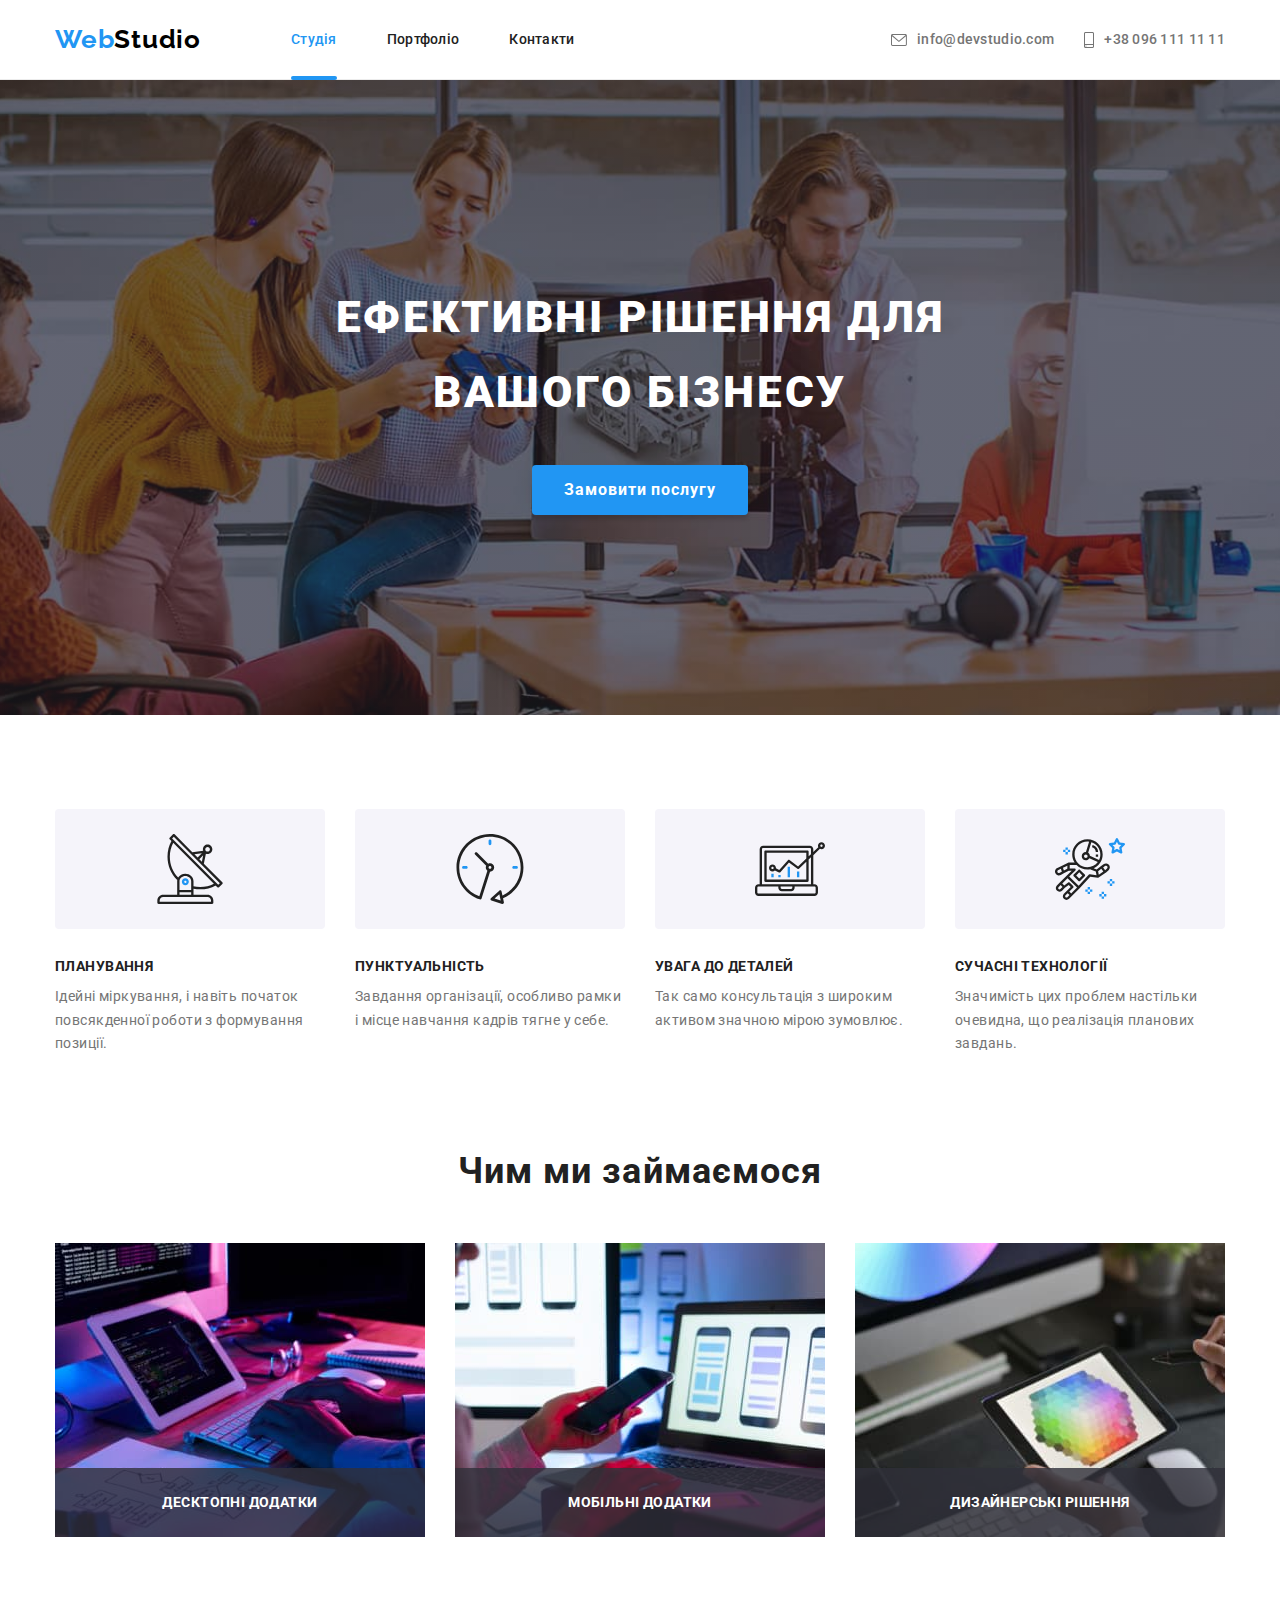
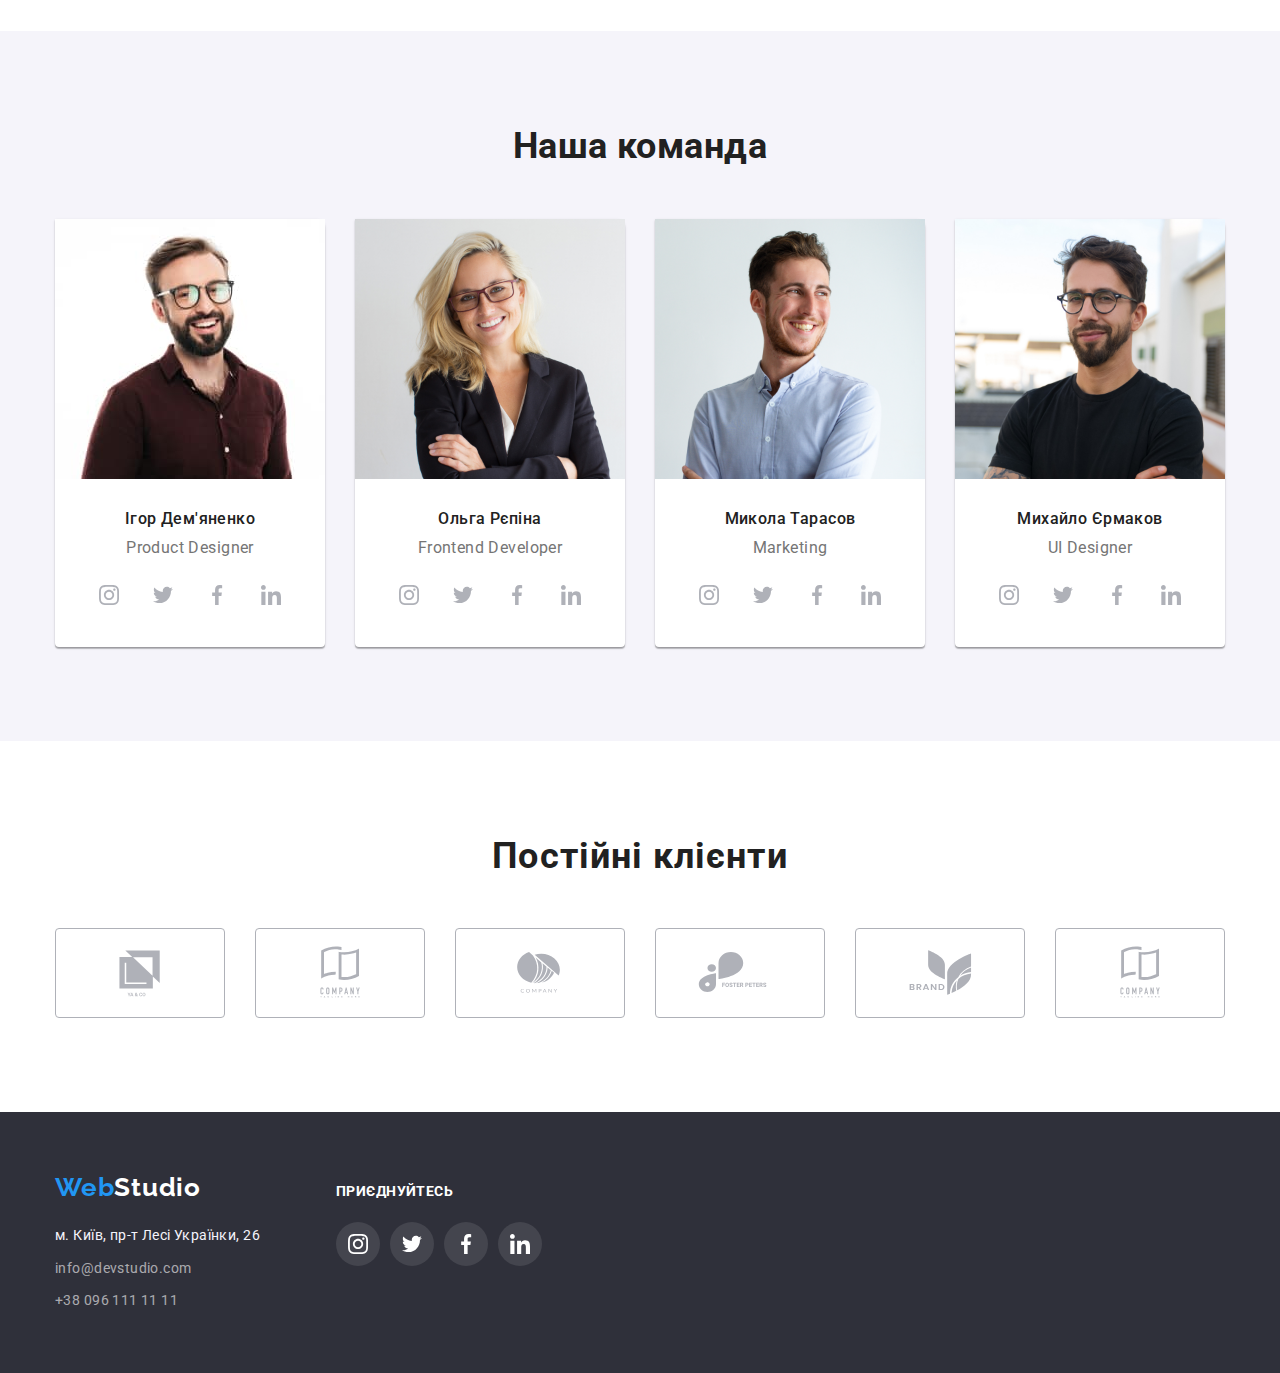
==== index.html @ 1a9ba6fd "перша зміна" ====
<!DOCTYPE html>
<html lang="uk" class="html">
<head>
    <meta charset="UTF-8">
    <meta http-equiv="X-UA-Compatible" content="IE=edge">
    <meta name="viewport" content="width=device-width, initial-scale=1.0">
    <link rel="preconnect" href="https://fonts.googleapis.com">
    <link rel="preconnect" href="https://fonts.gstatic.com" crossorigin>
    <link href="https://fonts.googleapis.com/css2?family=Raleway:wght@700&family=Roboto:wght@400;500;700;900&display=swap" rel="stylesheet">
    <title>WebStudio</title>
    <link rel="stylesheet" href="https://cdnjs.cloudflare.com/ajax/libs/modern-normalize/1.1.0/modern-normalize.min.css">
    <link rel="stylesheet" href="./css/styles.css">
</head>
<!-- Заголовок -->
<body>
<header class="header">
<div class=" container container-header ">
    <a href="./index.html" class="logo"><span class="logo-web">Web</span>Studio</a>
    <nav>
        <ul class="header-list list current">
            <li class="header-item"> <a href="./index.html" class="header-link link current-one">Студія</a></li>     
            <li class="header-item">  <a href="./portfolio.html" class="header-link link ">Портфоліо</a></li>  
            <li class="header-item">  <a href="./portfolio.html" class="header-link link ">Контакти</a></li>   
        </ul> 
    
       </nav>
         <div class="contacts-wrap">
           
<ul class="list ul-header">
    <li class="li-header">    <a href="mailto:info@devstudio.com" class="header-contact link-svg">  
        <svg 
        width="16" height="12"
        class=" svg-header"
        >
        <use xlink:href="./img/sprite-header.svg#icon-envelope"></use>
    </svg> info@devstudio.com
</a>
</li>
    <li class="li-header">
        <a href="tel:+380961111111" class="header-contact link-svg">
        <svg 
        width="10" height="16"
        class=" svg-header"
        >
        <use xlink:href="./img/sprite-header.svg#icon-smartphone"></use>
        </svg> +38 096 111 11 11
    </a>

    </li>
</ul>

        </div>
         
</div>
</header>
<!-- Основний контент -->
<main>
<!-- Перша коробка з кнопкою -->
<section class="first-section">
<div class="container">
    <h1 class="first-large-words">
        Ефективні рішення для вашого бізнесу
    </h1>
    <button type="button" class="header-btn" >Замовити послугу</button>
</div>
</section>
<!-- Описи чотирьох слів -->
<section class="hero-section">
    <div class="container"> 
        <h2 class="h1-my is-hidden">descriptions</h2>
        <ul class="hero-social list">
            
             <li class="hero-description"> <div class="icons-first"> <svg
                width="70"
                class="icon shape-codepen "
                >
                <use xlink:href="./img/sprite-fir.svg#icon-antenna"></use>
                </svg> 
            
             </div>
             <h3 class="hero-header">ПЛАНУВАННЯ</h3> <p class="hero-content">Ідейні міркування, і навіть початок повсякденної роботи з формування позиції.</p></li>
             
             <li class="hero-description"><div class="icons-first"> <svg 
                width="70"
                class="icon shape-codepen "
                >
                <use xlink:href="./img/sprite-fir.svg#icon-clock"></use>
                </svg> </div> <h3 class="hero-header">ПУНКТУАЛЬНІСТЬ</h3> <p class="hero-content">Завдання організації, особливо рамки і місце навчання кадрів тягне у себе.</p></li>
             
                
                <li class="hero-description"><div class="icons-first">
                    <svg 
                width="70"
                class="icon shape-codepen "
                >
                <use xlink:href="./img/sprite-fir.svg#icon-diagram"></use>
                </svg>
                </div><h3 class="hero-header">УВАГА ДО ДЕТАЛЕЙ</h3> <p class="hero-content">Так само консультація з широким активом значною мірою зумовлює.</p></li>
             
                
                <li class="hero-description"> <div class="icons-first">
                    <svg 
                    width="70"
                    class="icon shape-codepen "
                    >
                    <use xlink:href="./img/sprite-fir.svg#icon-astronaut"></use>
                    </svg>
                </div><h3 class="hero-header">СУЧАСНІ ТЕХНОЛОГІЇ</h3><p class="hero-content">Значимість цих проблем настільки очевидна, що реалізація планових завдань.</p></li>
        
            </ul>
    </div>
</section>
<!-- РОзповідь про те що вони роблять -->
<section class="photo-section-one">
    <div class="container">
        <h2 class="clients-words">Чим ми займаємося</h2>
<ul class="list list-container">
      <li class="general-work-photo">
       <div class="exercise-one">
        <img src="./img/img-one.jpg" alt="Робота з пк" class="picture-one" width="370"> 
        <h3 class="exercise-one-h3">Десктопні додатки</h3>
    </div>    
    </li>
    
        <li class="general-work-photo">
            
            <div class="exercise-one">
                <img src="./img/img-two.jpg" alt="робота приладів" width="370">
                <h3 class="exercise-one-h3">Мобільні додатки</h3>
            </div>   
        </li>
        
        
        <div class="exercise-one">
            <li class="general-work-photo">
            <img src="./img/img-thre.jpg" alt="робота дизайнера" width="370">         
            <h3 class="exercise-one-h3">Дизайнерські рішення</h3>
        </div>  
       
        
        </li>
</ul>
    </div>

</section>
<!-- Їхня команда -->
<section class="photo-hero">
    <div class="container ">
        <h2 class="header-hero">Наша команда</h2>
        
        <ul class="list list-container ">
            <li class="hero-comand "> <img src="./img/comand.jpg" 
                alt="Ігор Дем'яненко"
                width="270"
                height="260" class="hero"
                > 
                <h3 class="name-photo">Ігор Дем'яненко</h3> 
                <p class="description-picture">Product Designer</p> 
              
                <ul class="list description-picture-icons">
                <li class="social item "> 
                    <a href="" class="a-my-second">
                        <svg
                         viewBox="0 0 100 100" 
                        width="20"
                        class="icon shape-codepen "
                        >
                        <use xlink:href="./img/sprite.svg#icon-instagram-one"></use>
                        </svg>  
                    </a> 
                </li>
                <li class="social item"><a href=""  class="a-my-second">
                    <svg
                    viewBox="0 0 100 100" 
                   width="20"
                   class="icon shape-codepen "
                   >
                   <use xlink:href="./img/sprite.svg#icon-twitter-one"></use>
                   </svg>  
                </a></li>
                <li class="social item"><a href="" class="a-my-second">
                    <svg
                    viewBox="0 0 100 100" 
                   width="20"
                   class="icon shape-codepen"
                   >
                   <use xlink:href="./img/sprite.svg#icon-facebook-one"></use>
                   </svg>
                </a></li>
                <li class="social item"><a href="" class="a-my-second">
                    <svg
                    viewBox="0 0 100 100" 
                   width="20"
                   class="icon shape-codepen"
                   >
                   <use xlink:href="./img/sprite.svg#icon-linkedin-one"></use>
                   </svg>
                </a></li>

                </ul>

            </li>
            <li class="hero-comand "> <img src="./img/comand-one.jpg" 
                alt="Ольга Рєпіна"
                width="270"
                height="260" class="hero"
                > 
                <h3 class="name-photo">Ольга Рєпіна</h3> 
                <p class="description-picture">Frontend Developer</p> 
                <ul class="list description-picture-icons">
                    <li class="social item "> 
                        <a href=""  class="a-my-second">
                            <svg
                             viewBox="0 0 100 100" 
                            width="20"
                            class="icon shape-codepen "
                            >
                            <use xlink:href="./img/sprite.svg#icon-instagram-one"></use>
                            </svg>  
                        </a> 
                    </li>
                    <li class="social item"><a href=""  class="a-my-second">
                        <svg
                        viewBox="0 0 100 100" 
                       width="20"
                       class="icon shape-codepen "
                       >
                       <use xlink:href="./img/sprite.svg#icon-twitter-one"></use>
                       </svg>  
                    </a></li>
                    <li class="social item"><a href=""  class="a-my-second">
                        <svg
                        viewBox="0 0 100 100" 
                       width="20"
                       class="icon shape-codepen"
                       >
                       <use xlink:href="./img/sprite.svg#icon-facebook-one"></use>
                       </svg>
                    </a></li>
                    <li class="social item"><a href=""  class="a-my-second">
                        <svg
                        viewBox="0 0 100 100" 
                       width="20"
                       class="icon shape-codepen"
                       >
                       <use xlink:href="./img/sprite.svg#icon-linkedin-one"></use>
                       </svg>
                    </a>
                </li>
    
                    </ul>
            </li>
        
            <li class="hero-comand  "> <img src="./img/comand-two.jpg" 
                alt="Микола Тарасов"
                width="270"
                height="260" class="hero"
                > 
                <h3 class="name-photo">Микола Тарасов</h3> 
                <p class="description-picture">Marketing</p> 

                <ul class="list description-picture-icons">
                    <li class="social item "> 
                        <a href=""  class="a-my-second">
                            <svg
                             viewBox="0 0 100 100" 
                            width="20"
                            class="icon shape-codepen "
                            >
                            <use xlink:href="./img/sprite.svg#icon-instagram-one"></use>
                            </svg>  
                        </a> 
                    </li>
                    <li class="social item"><a href=""  class="a-my-second">
                        <svg
                        viewBox="0 0 100 100" 
                       width="20"
                       class="icon shape-codepen "
                       >
                       <use xlink:href="./img/sprite.svg#icon-twitter-one"></use>
                       </svg>  
                    </a></li>
                    <li class="social item"><a href=""  class="a-my-second">
                        <svg
                        viewBox="0 0 100 100" 
                       width="20"
                       class="icon shape-codepen"
                       >
                       <use xlink:href="./img/sprite.svg#icon-facebook-one"></use>
                       </svg>
                    </a></li>
                    <li class="social item"><a href=""  class="a-my-second">
                        <svg
                        viewBox="0 0 100 100" 
                       width="20"
                       class="icon shape-codepen"
                       >
                       <use xlink:href="./img/sprite.svg#icon-linkedin-one"></use>
                       </svg>
                    </a>
                </li>

                    </ul>
            </li>
        
            <li class="hero-comand "> <img src="./img/comand-three.jpg" 
                alt="Михайло Єрмаков"
                width="270"
                height="260" class="hero"
                > 
                <h3 class="name-photo">Михайло Єрмаков</h3> 
                <p class="description-picture">UI Designer</p> 

                <ul class="list description-picture-icons">
                    <li class="social item "> 
                        <a href=""  class="a-my-second">
                            <svg
                             viewBox="0 0 100 100" 
                            width="20"
                            class="icon shape-codepen "
                            >
                            <use xlink:href="./img/sprite.svg#icon-instagram-one"></use>
                            </svg>  
                        </a> 
                    </li>
                    <li class="social item"><a href=""  class="a-my-second">
                        <svg
                        viewBox="0 0 100 100" 
                       width="20"
                       class="icon shape-codepen "
                       >
                       <use xlink:href="./img/sprite.svg#icon-twitter-one"></use>
                       </svg>  
                    </a></li>
                    <li class="social item"><a href=""  class="a-my-second">
                        <svg
                        viewBox="0 0 100 100" 
                       width="20"
                       class="icon shape-codepen"
                       >
                       <use xlink:href="./img/sprite.svg#icon-facebook-one"></use>
                       </svg>
                    </a></li>
                    <li class="social item"><a href=""  class="a-my-second">
                        <svg
                        viewBox="0 0 100 100" 
                       width="20"
                       class="icon shape-codepen"
                       >
                       <use xlink:href="./img/sprite.svg#icon-linkedin-one"></use>
                       </svg>
                    </a></li>
    
                    </ul>
            </li>
        </ul>
    </div>

</section>
<!-- Clients -->
<section class="container-clients">
<div class="container">
<h2 class="clients-words">Постійні клієнти</h2>

<ul class="list clients-list">
<li class="clients-list-li"> <a href="" class="clients-icons">
    <svg
   
   width="105" height="60"
   class="icon shape-codepen"
   >
   <use xlink:href="./img/sprite-clients.svg#icon-ya"></use>
   </svg>
</a> </li>

<li class="clients-list-li"> <a href=""  class="clients-icons">   <svg
 
   width="105" height="60"
   class="icon shape-codepen"
   >
   <use xlink:href="./img/sprite-clients.svg#icon-tagline"></use>
   </svg></a> </li>

<li class="clients-list-li"> <a href=""  class="clients-icons"> <svg
   
   width="105" height="60"
   class="icon shape-codepen"
   >
   <use xlink:href="./img/sprite-clients.svg#icon-company"></use>
   </svg> </a> </li>

<li class="clients-list-li"> <a href=""  class="clients-icons"> <svg
    
   width="105" height="60"
   class="icon shape-codepen clients-li"
   >
   <use xlink:href="./img/sprite-clients.svg#icon-foster"></use>
   </svg></a> </li>

<li class="clients-list-li"> <a href=""  class="clients-icons"> <svg
    
   width="105" height="60"
   class="icon shape-codepen"
   >
   <use xlink:href="./img/sprite-clients.svg#icon-brand"></use>
   </svg></a> </li>

<li class="clients-list-li"> <a href=""  class="clients-icons"> <svg
    
   width="105" height="60"
   class="icon shape-codepen clients-li"
   >
   <use xlink:href="./img/sprite-clients.svg#icon-tagline"></use>
   </svg></a> </li>

</ul>

</div>

</section>

</main>

<footer class="footer">
    <div class="container footer-con">
       
<div>
    <a href="./index.html" class="logo-one"><span class="logo-web">Web</span>Studio</a>
        <address> <ul class="list divka">
            <li class="last"> <a href="https://goo.gl/maps/XLrFpxpfjgVsRPzN8" target="_blank" rel="noopener noreferrer" class="maps link">м. Київ, пр-т Лесі Українки, 26</a> </li>
            <li class="last"> <a href="mailto:info@devstudio.com" class="footer-inf link">info@devstudio.com</a></li>
            <li class="last"> <a href="tel:+380961111111" class="footer-inf link">+38 096 111 11 11</a></li>
        </ul>
        </address>
    </div>
    <div class="footer-div ">
        <p class="footer-invite">приєднуйтесь</p>
        <ul class="list list-footer-sec">
            <li class="li-footer"><a href="" class="a-my  other-icons"><svg
                
               width="20" height="20px"
               class="icon shape-codepen "
               >
               <use xlink:href="./img/sprite.svg#icon-instagram-one"></use>
               </svg>  
            </a></li>
            
            <li><a href="" class="a-my other-icons"><svg
              
               width="20" height="20px"
               class="icon shape-codepen "
               >
               <use xlink:href="./img/sprite.svg#icon-twitter-one"></use>
               </svg>  
            </a></li>
            
            <li><a href="" class="a-my  other-icons"><svg
                
               width="20" height="20px"
               class="icon shape-codepen "
               >
               <use xlink:href="./img/sprite.svg#icon-facebook-one"></use>
               </svg>  
            </a></li>
            
            <li><a href="" class="a-my  other-icons"><svg
                
               width="20" height="20px"
               class="icon shape-codepen "
               >
               <use xlink:href="./img/sprite.svg#icon-linkedin-one"></use>
               </svg>  
            </a></li>
        </ul>
        </div>
    </div>



   
</footer>
         

    
</body>
</html>
---- css/styles.css ----
:root {
    --first-text-color: #212121;
    --secondary-text-color: #2196F3;
    --third-text-color: #757575;
    --white-text-color:#ffffff;
    --background-text-color: #2F303A;
    --background-ligt-color: #F5F4FA;
    --only-black-color:#000000;
    --last-light-color:#ffffff99;
    --background-general-color:#F5F5F5;
    --main-color: #EEEEEE;
    --border-color:#ECECEC;
    --last-color: #188CE8;
    --bck-icon-color:#F5F4FA;
    --clients-icon-color:#AFB1B8;
    --social-icons-color:#AFB1B8;
  }
  
  h1,
  h2,
  h3,
  h4,
  h5,
  h6,
  ul,
  p {
  margin:0;
  }
  
  ul{
    padding-left: 0;
  }
   
a,button{
  transition: color 250ms;
}

svg{
  transition: color 250ms;
}

  .html:active{
  color: var(--secondary-text-color);
  }
  
  body{
  font-family: 'Roboto', sans-serif;
  font-size: 14px;
  line-height:1.7;
  letter-spacing: 0.03em;
  background-color:var(--white-text-color);
  }
  
  .header-btn:hover,
  .header-btn:focus{
    background-color: var(--last-color);
  }
  
  .container{
    width: 1200px;
    margin: 0 auto;
    padding-left:15px;
    padding-right: 15px;
  }
  
  .container-header{
  display: flex;
  align-items: center;
  }
  
  
  
  .list{
    list-style: none;
  }
  /* Header */
  header{
    border-bottom: 1px solid #ECECEC;
  }
  
  .logo{
   font-family: 'Raleway', sans-serif;
  font-weight: 700;
  font-size: 26px;
  line-height:1.2;
  letter-spacing: 0.03em;
  color:var(--only-black-color);
  text-decoration: none;
  margin-right: 90px;
  display: block;
  }
  
 
  
  
  .logo-one{
    font-family: 'Raleway', sans-serif;
  font-weight: 700;
  font-size: 26px;
  line-height:1.2;
  letter-spacing: 0.03em;
  color:var(--white-text-color);
  text-decoration: none;
  }
  
  .header-list{
    display: flex;
  }


  .ul-header{
    display: flex;
    align-items:center ;
  }

  .svg-header{
margin-right: 10px;
  }

.svg-header:focus{
fill: #188CE8;
}

  .li-header:not(:first-child){
margin-left: 30px;
  }

.link-svg:hover,
.link-svg:focus{
fill: var(--secondary-text-color);
}
  
.link-svg{
  fill: var(--third-text-color);
}

  .current{
    background-color: var(--white-text-color);
  }
  
  
  .hero-content{
  color: var(--third-text-color);
  }
  
  .logo-web{
  color:var(--secondary-text-color);
  text-decoration: none;
  margin-bottom: 20px;
  }
  
  
  
  .header-link{
    color: var(--first-text-color);
    font-size: 14px;
    font-weight: 500;
    line-height: 1.1;
    letter-spacing: 0.02em;
    text-decoration:none;
    padding: 32px 0;
    display: block;
   
  }
  
  .link:hover,
  .link:focus{
    color:var(--secondary-text-color);
  }
  
  .current-two{
    color: var(--secondary-text-color);
    position: relative;
    }

    .current-one{
      color: var(--secondary-text-color);
      position: relative;
    }

.current-two::after{
position: absolute;
content: '';
display: block;
bottom: -1px;
width: 100%;
height: 4px;
background-color:var(--secondary-text-color) ;
border-radius: 2px;
}
  
.current-one::after{
position: absolute;
content: '';
display: block;
bottom: -1px;
width: 100%;
height: 4px;
background-color:var(--secondary-text-color) ;
border-radius: 2px;
}

  .header-mail{
    align-items:center ;
    display: flex;
  color: var(--third-text-color);
  font-weight: 500;
  font-size: 14px;
  line-height:1.1;
  letter-spacing: 0.02em;
  text-decoration: none;
  }
  
  .header-item:not(:first-child){
  margin-left:50px;
  }
  
  .header-item-one{
    margin-left:50px;
    padding-top:32px ;
    padding-bottom: 32px;
  }
  

  
  .header-contact{
  font-weight: 500;
  font-size: 14px;
  line-height: 1.1;
  letter-spacing: 0.02em;
  color:var(--third-text-color);
  text-decoration:none;
  align-items: center;
  justify-content: center;
  text-align: center;
  display: flex;
  }

  .header-contact:hover,
  .header-contact:focus{
color: var(--secondary-text-color);
  }
  
  
  
  .contacts-wrap{
    margin-left:auto;
   
  }
  
  .first-section{
  background-image: linear-gradient(rgba(47, 48, 58, 0.4),rgba(47, 48, 58, 0.4)), url(../img/hero/bck-company.jpg);
  background-size: cover;
  background-repeat: no-repeat;
  background-color:var(--background-text-color);
  padding: 200px 0;
  text-align: center;
  max-width: 1600px;
  min-height: 600px;
  margin: 0 auto;
  background-position: center;
  }
  
  .hero-description:active{
    color: var(--secondary-text-color);
  }
  
  .first-large-words{
    font-weight: 900;
    margin: 0 auto;
    font-size: 44px;
    line-height: 1.7;
    letter-spacing: 0.06em;
    text-transform: uppercase;
    color:var(--white-text-color);
    text-align: center;
    max-width: 696px;
    margin-bottom:35px ;
  }
  .header-btn{
    cursor: pointer;
  font-weight: 700;
  padding: 10px 32px;
  font-size: 16px;
  line-height: 1.9;
  color:var(--white-text-color);
  letter-spacing: 0.06em;
  background-color:var(--secondary-text-color);
  font-family: inherit;
  border: none;
  border-radius: 4px;
  box-shadow: 0px 4px 4px rgba(0, 0, 0, 0.15);

  transition: all 250ms;
  } 
  
  
  /* second-section */
  
  
  .hero-header{
  font-weight: 700;
  font-size: 14px;
  line-height: 1.1;
  letter-spacing: 0.03em;
  text-transform: uppercase;
  color:var(--first-text-color);
  margin-bottom: 10px;
  }
  
  
  .container-description{
    width: 1200px;
    margin:94px 0;
    padding-left: 15px;
    padding-right: 15px;
    }
  
    
    
    
  .hero-social{
    display: flex;
    gap: 30px;
  }
  
  
  .photo-section-one{
    padding-bottom:94px;
  }
  
  
  
  .hero-description{
  width: 270px;
  
  }
  
  .hero-section{
    padding-top: 94px;
    padding-bottom: 94px;
    /* outline: 1px solid black; */
  }
  
  
  /* third-section */
  
  .photo-header{
  font-weight: 700;
  font-size: 36px;
  line-height: 1.2;
  letter-spacing: 0.03em;
  color:var(--background-text-color);
  text-align: center;
  margin-bottom: 50px;
  }
  
  .picture-one{
    margin: 0;
    height: auto;
    max-width: 100%;
  }
  

  img {
      display: block;
      max-width: 100%;
      height: auto;
  }
  
  
  
  
  .list-container{
  display: flex;
  gap: 30px;
flex-direction: row
  }
  
  .description-picture-icons{
display: flex;
gap: 10px;
justify-content: center;

  }

  /* Third-section */
  
  .photo-hero{
    background:var(--background-ligt-color);
    padding: 94px 0;
    }
  
  .header-hero{
  font-weight: 700;
  font-size: 36px;
  line-height:1.2;
  color:var(--first-text-color);
  text-align: center;
  margin-bottom: 50px;
  }
  
  
  
  
  .hero-comand{
   width:270px;
   background: var(--white-text-color);
   padding-bottom: 30px;
   box-shadow: 0px 1px 3px rgba(0, 0, 0, 0.12), 0px 1px 1px rgba(0, 0, 0, 0.14), 0px 2px 1px rgba(0, 0, 0, 0.2);
   border-radius: 0px 8px 4px 4px;
  }
  
  .name-photo{
    padding-top:30px ;
  font-weight: 500;
  font-size: 16px;
  line-height: 1.2;
  color:var(--first-text-color);
  margin-bottom: 10px;
  text-align: center;
  }
  
  .description-picture{
  text-align: center;
  font-size: 16px;
  line-height: 1.2;
  color:var(--third-text-color);
  margin-bottom: 16px;
  }
  

  .container-clients{
  padding: 94px 0;  
  }


.clients-words{
font-size: 36px;
line-height: 1.2;
text-align: center;
letter-spacing: 0.03em;
margin-bottom: 50px;
color: var(--first-text-color);
}


  
  /* footer */
  
  .footer{
    background-color:var(--background-text-color);
    padding: 60px 0;
  }
  
  .maps{
  font-style: normal;
  font-weight: 400;
  font-size: 14px;
  line-height:1.7;
  letter-spacing: 0.03em;
  color:var(--background-ligt-color);
  text-decoration: none;
  }
  
  
  
  .footer-inf{
  
  font-size: 14px;
  line-height:1.7;
  
  text-decoration: none;
  color:var(--last-light-color);
  }
  /* Second-page */
  
  .header-btn-other{
    font-weight: 500;
    font-family: inherit;
    font-size: 16px;
    line-height:1.6;
    letter-spacing: 0.03em;
    color:var(--first-text-color);
    background-color:var(--background-ligt-color);
    border:none;
    border-radius: 4px;
    padding: 6px 22px;
    cursor: pointer;
  }
  
  .header-btn-other:hover,
  .header-btn-other:focus{
    color:var(--white-text-color);
    background-color: var(--secondary-text-color);
  box-shadow: 0px 3px 1px rgba(0, 0, 0, 0.1), 0px 1px 2px rgba(0, 0, 0, 0.08), 0px 2px 2px rgba(0, 0, 0, 0.12);
  }
  
  .photo-words{
  font-weight: 700;
  font-size: 18px;
  line-height: 2;
  letter-spacing: 0.06em;
  color:var(--first-text-color);
  margin-bottom: 4px;
  }
  
  .under-photo-words{
  font-size: 16px;
  line-height:1.9;
  color:var(--third-text-color);
  }
  
  .section-three{
  padding-top: 94px;
  padding-bottom: 94px;
  }
  
  .photo-section .hero-section{
  color: var(--background-general-color);
  }
  
  .description-second-page{
    text-decoration: none;
    display: block;
    transition: all 250ms;
  }

  .description-second-page:focus,
  .description-second-page:hover{
    box-shadow: 0px 1px 1px rgba(0, 0, 0, 0.12), 0px 4px 4px rgba(0, 0, 0, 0.06), 1px 4px 6px rgba(0, 0, 0, 0.16);
  }
  
  address{
  font-style: normal;
  margin-top: 20px;
  }
  
  
  .last-one{
    background-color: var(--white-text-color);
  }
  
  .container-page{
    width: 1200px;
    margin: 0 auto;
  
  }
  
  .list-second{
    display: flex;
    margin-bottom: 50px;
  justify-content: center;  
  }
  
  .header-btn-other-one:not(:first-child){
    margin-left: 8px;
  }
  
 
  
  .list-third{
    display: flex;
    flex-wrap: wrap;
    gap: 30px;
  }
  
  
  .last:not(:last-child){
    margin-bottom: 9px;
    
  }
  
  .the-last{
  justify-content: center;  
  }
  
  .last-one-the{
    border-left: 1px solid var(--main-color);
    border-bottom: 1px solid var(--main-color);
    border-right: 1px solid var(--main-color);
    padding: 20px 24px;
  }

.icons{
    margin-left: 32px;
}

.icons-first{
display: flex;    
width: 270px;
height: 120px;
align-items: center;
justify-content: center;
background-color: var(--bck-icon-color);
margin-bottom: 30px;
border-radius: 4px;
}

.clients-list{
  display: flex;
  gap: 30px;
}

/* .clients-list-li{
width: 170px;
height: 90px;
border: 1px solid #AFB1B8;
border-radius: 4px;
text-align: center;
} */

.clients-li{
  color: var(--clients-icon-color);
}

.footer-invite{
font-weight: 700;
font-size: 14px;
line-height: 1.4;
text-transform: uppercase;
color: var(--white-text-color);
margin-bottom: 20px;
}

.footer-div{
 margin-left:76px ;
}

.list-footer-sec{
  display: flex;
  gap: 10px;
}


.footer-con{
  display: flex;
  align-items: baseline;
}

.li-footer{
 width: 44pxx; 
}




.h1-my{
  display: flex;
  justify-content: center;
  margin-bottom: 20px;
}

.is-hidden {
  position: absolute;
  width: 1px;
  height: 1px;
  margin: -1px;
  border: 0;
  padding: 0;
  
  white-space: nowrap;
  clip-path: inset(100%);
  clip: rect(0 0 0 0);
  overflow: hidden;
}

.a-my{
  width: 44px;
  height: 44px;
border-radius:50%;  
display: flex;
align-items: center;
justify-content: center;
fill: var(--white-text-color);
}

.a-my-second{
  width: 44px;
  height: 44px;
border-radius:50%;  
display: flex;
align-items: center;
justify-content: center;
fill: var(--clients-icon-color);
}

.a-my-second:hover,
.a-my-second:focus{
  background-color:var(--secondary-text-color) ;
  fill: var(--white-text-color);
}

.a-my:hover,
.a-my:focus{
 background-color:var(--secondary-text-color) ;
}

.clients-icons{
  fill: var(--social-icons-color);
  width: 170px;
  height: 90px;
  border: 1px solid #AFB1B8;
  border-radius: 4px;
  align-items: center; 
  display: flex;
  justify-content: center;
}

.clients-icons:hover,
.clients-icons:focus{
  fill: var(--secondary-text-color);
  border-color: var(--secondary-text-color);
}

.other-icons{
  background: rgba(255, 255, 255, 0.1);
  transition: all 250ms;
}

svg{
  transition: all 250ms;
}

.hover-portfolio-icon{
position: relative;
overflow: hidden;
}


.hover-portfoli-icnos-p{
font-weight: 400;
font-size: 18px;
line-height: 1.5;
letter-spacing: 0.03em;
color:var(--white-text-color);
position: absolute;
top: 0;
left: 0;
padding: 63px 24px;
height: 100%;
background: rgba(33, 150, 243, 0.9);
transform: translateY(100%);
transition: transform 1000ms ;
}

.last-one:hover .hover-portfoli-icnos-p{
  transform: translateY(0);
}

.exercise-one{
 position: relative; 
}

.exercise-one-h3{
position: absolute;
font-weight: 700;
font-size: 14px;
line-height: 1.1;
text-align: center;
letter-spacing: 0.03em;
text-transform: uppercase;
color:var(--white-text-color);
bottom: 0;
padding: 27px ;
background: rgba(47, 48, 58, 0.8);
width: 100%;
}
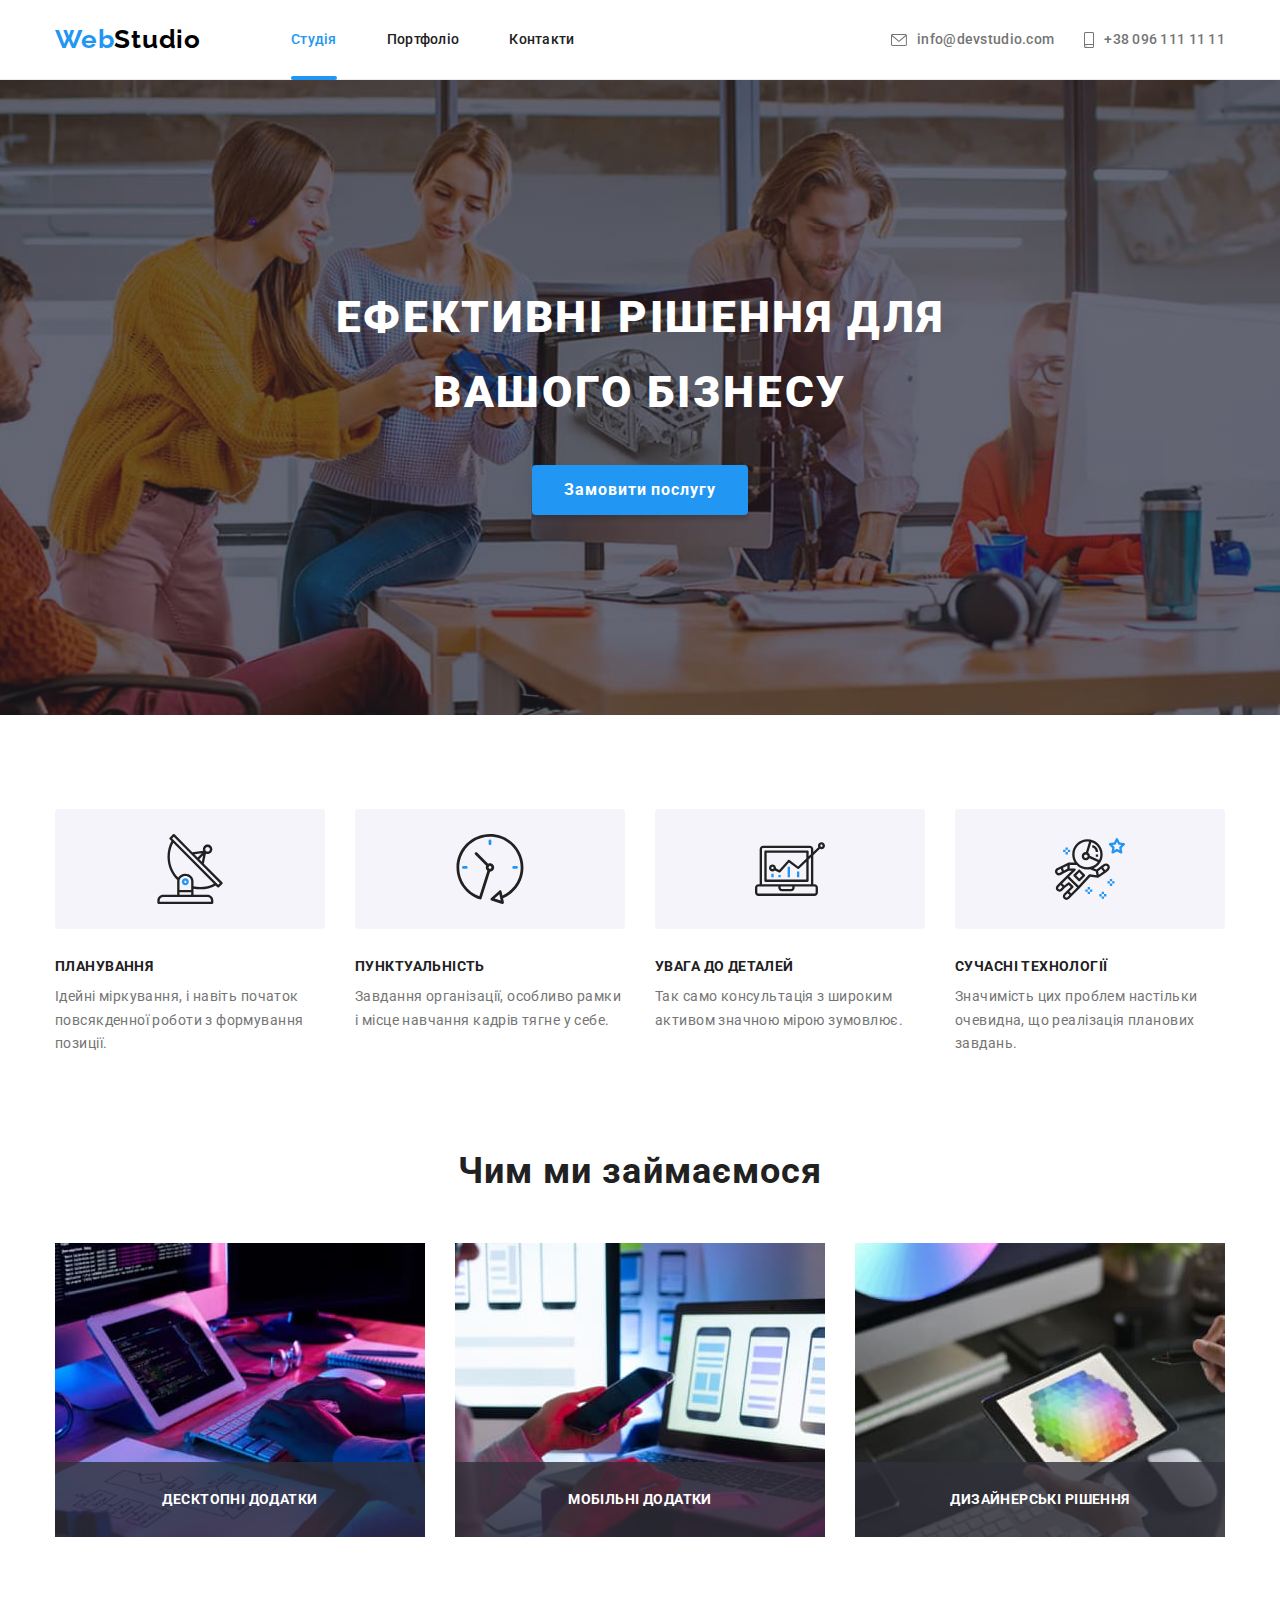
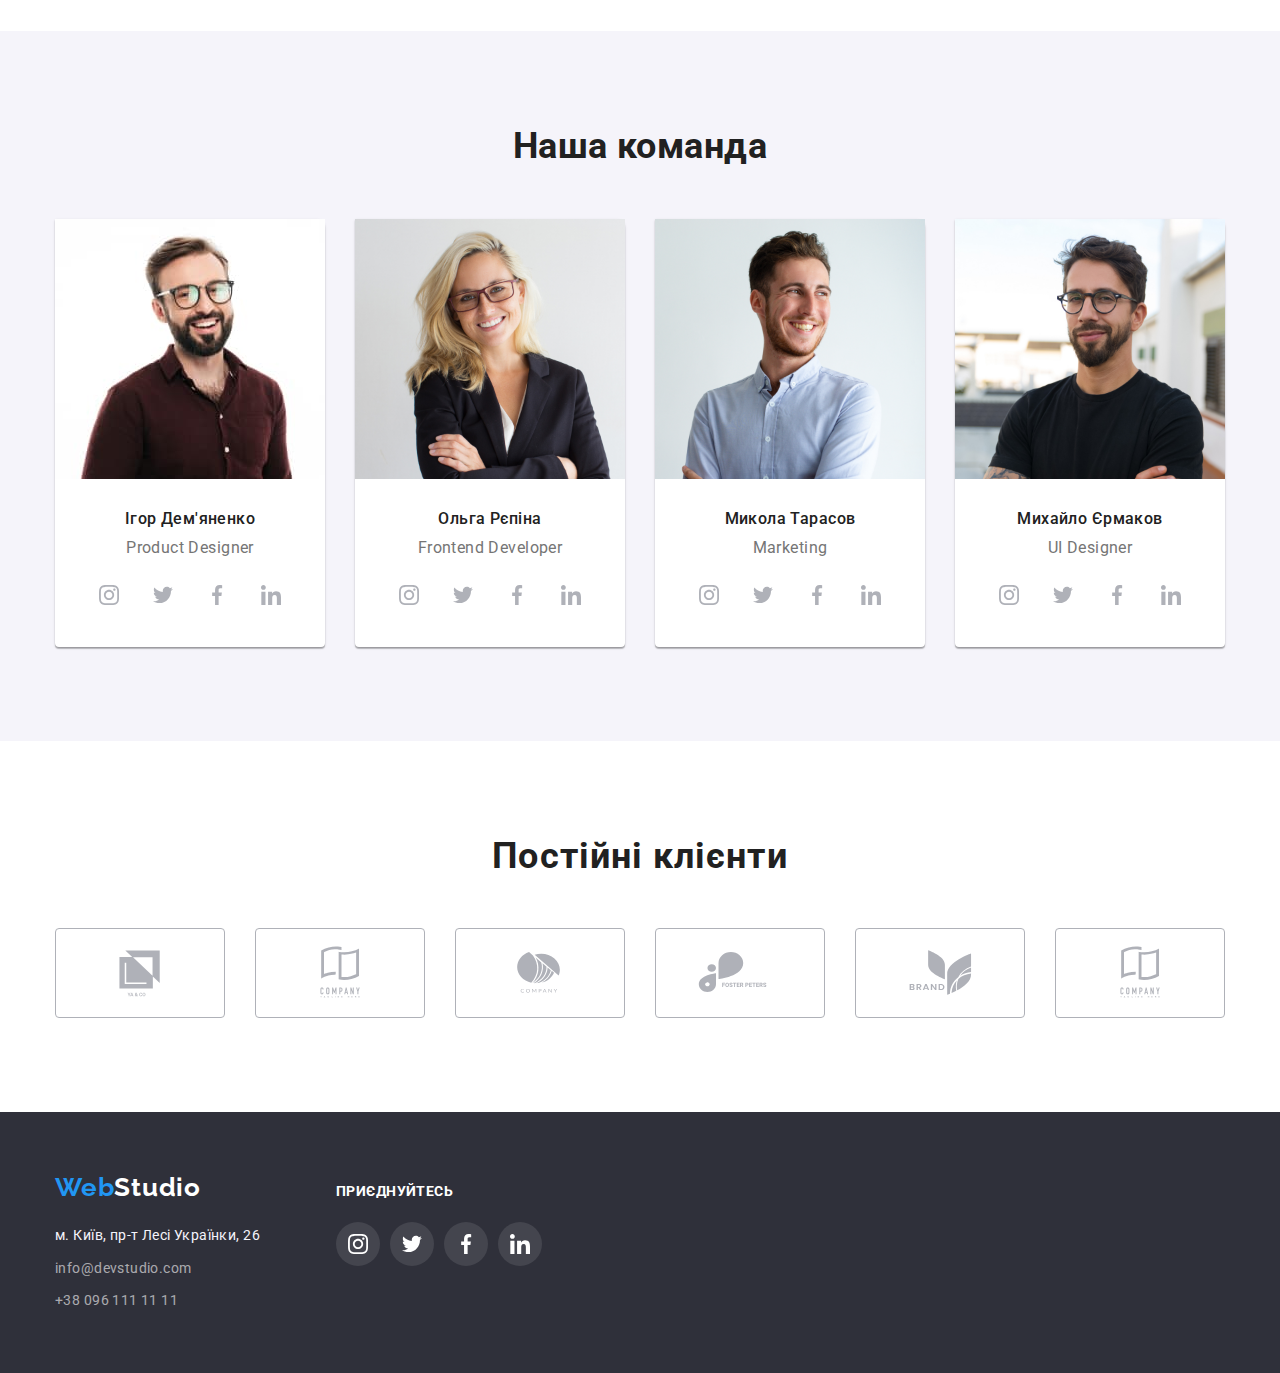
==== commit 20b52f4e: "дивина" ====
--- a/index.html
+++ b/index.html
@@ -61,13 +61,13 @@
     <h1 class="first-large-words">
         Ефективні рішення для вашого бізнесу
     </h1>
-    <button type="button" class="header-btn" >Замовити послугу</button>
+    <button type="button" class="header-btn" data-modal-open >Замовити послугу</button>
 </div>
 </section>
 <!-- Описи чотирьох слів -->
 <section class="hero-section">
     <div class="container"> 
-        <h2 class="h1-my is-hidden">descriptions</h2>
+        <h2 class="h1-my are-hidden">descriptions</h2>
         <ul class="hero-social list">
             
              <li class="hero-description"> <div class="icons-first"> <svg
@@ -130,9 +130,8 @@
             </div>   
         </li>
         
-        
+        <li class="general-work-photo">
         <div class="exercise-one">
-            <li class="general-work-photo">
             <img src="./img/img-thre.jpg" alt="робота дизайнера" width="370">         
             <h3 class="exercise-one-h3">Дизайнерські рішення</h3>
         </div>  
@@ -475,13 +474,24 @@
         </div>
     </div>
 
-
-
-   
 </footer>
-         
-
-    
+<div class="backdrop is-hidden" data-modal>
+<div class="modal">
+    <button type="button" class="close-button" data-modal-close>
+
+        <a href=""><svg
+                
+            width="11px" height="11px"
+            class="icon shape-codepen "
+            >
+            <use xlink:href="./img/sprite-hrest.svg#icon-hrest"></use>
+            </svg>  
+         </a>
+
+    </button>
+  </div>
+ </div>
+<script src="./js/modal.js"></script>
 </body>
 </html>
 
--- a/css/styles.css
+++ b/css/styles.css
@@ -31,9 +31,6 @@
     padding-left: 0;
   }
    
-a,button{
-  transition: color 250ms;
-}
 
 svg{
   transition: color 250ms;
@@ -66,6 +63,10 @@
   .container-header{
   display: flex;
   align-items: center;
+  }
+
+  .general-work-photo{
+    position: relative;
   }
   
   
@@ -234,6 +235,7 @@
   justify-content: center;
   text-align: center;
   display: flex;
+  transition: color 250ms, background-color 250ms
   }
 
   .header-contact:hover,
@@ -487,8 +489,11 @@
     border-radius: 4px;
     padding: 6px 22px;
     cursor: pointer;
-  }
-  
+    transition: color 250ms,background-color 250ms ;
+  }
+  
+
+
   .header-btn-other:hover,
   .header-btn-other:focus{
     color:var(--white-text-color);
@@ -651,7 +656,7 @@
   margin-bottom: 20px;
 }
 
-.is-hidden {
+.are-hidden {
   position: absolute;
   width: 1px;
   height: 1px;
@@ -748,15 +753,15 @@
   transform: translateY(0);
 }
 
-.exercise-one{
+/* .exercise-one{
  position: relative; 
-}
+} */
 
 .exercise-one-h3{
 position: absolute;
 font-weight: 700;
 font-size: 14px;
-line-height: 1.1;
+line-height: 1.5;
 text-align: center;
 letter-spacing: 0.03em;
 text-transform: uppercase;
@@ -765,4 +770,48 @@
 padding: 27px ;
 background: rgba(47, 48, 58, 0.8);
 width: 100%;
+}
+
+.backdrop{
+  width: 100%;
+  height: 100vh;
+  background:rgba(0, 0, 0, 0.5) ;
+  position: fixed;
+  top: 0;
+  left: 0;
+}
+
+.modal{
+width: 500px;
+height: 600px;
+position: absolute;
+top: 50%;
+left: 50%;
+transform: translate(-50%,-50%);
+background:#fff;
+}
+
+.is-hidden{
+  opacity: 0;
+  visibility: hidden;
+  pointer-events: none;
+}
+
+.close-button{
+  position: absolute;
+  right: 10px;
+  top: 10px;
+  width: 30px;
+  height: 30px;
+  border-radius: 50%;
+  background: var(--white-text-color);
+border: 1px solid rgba(0, 0, 0, 0.1);
+color: var(--only-black-color);
+cursor: pointer;
+right: 8px;
+top: 8px;
+}
+
+button{
+  border: none;
 }